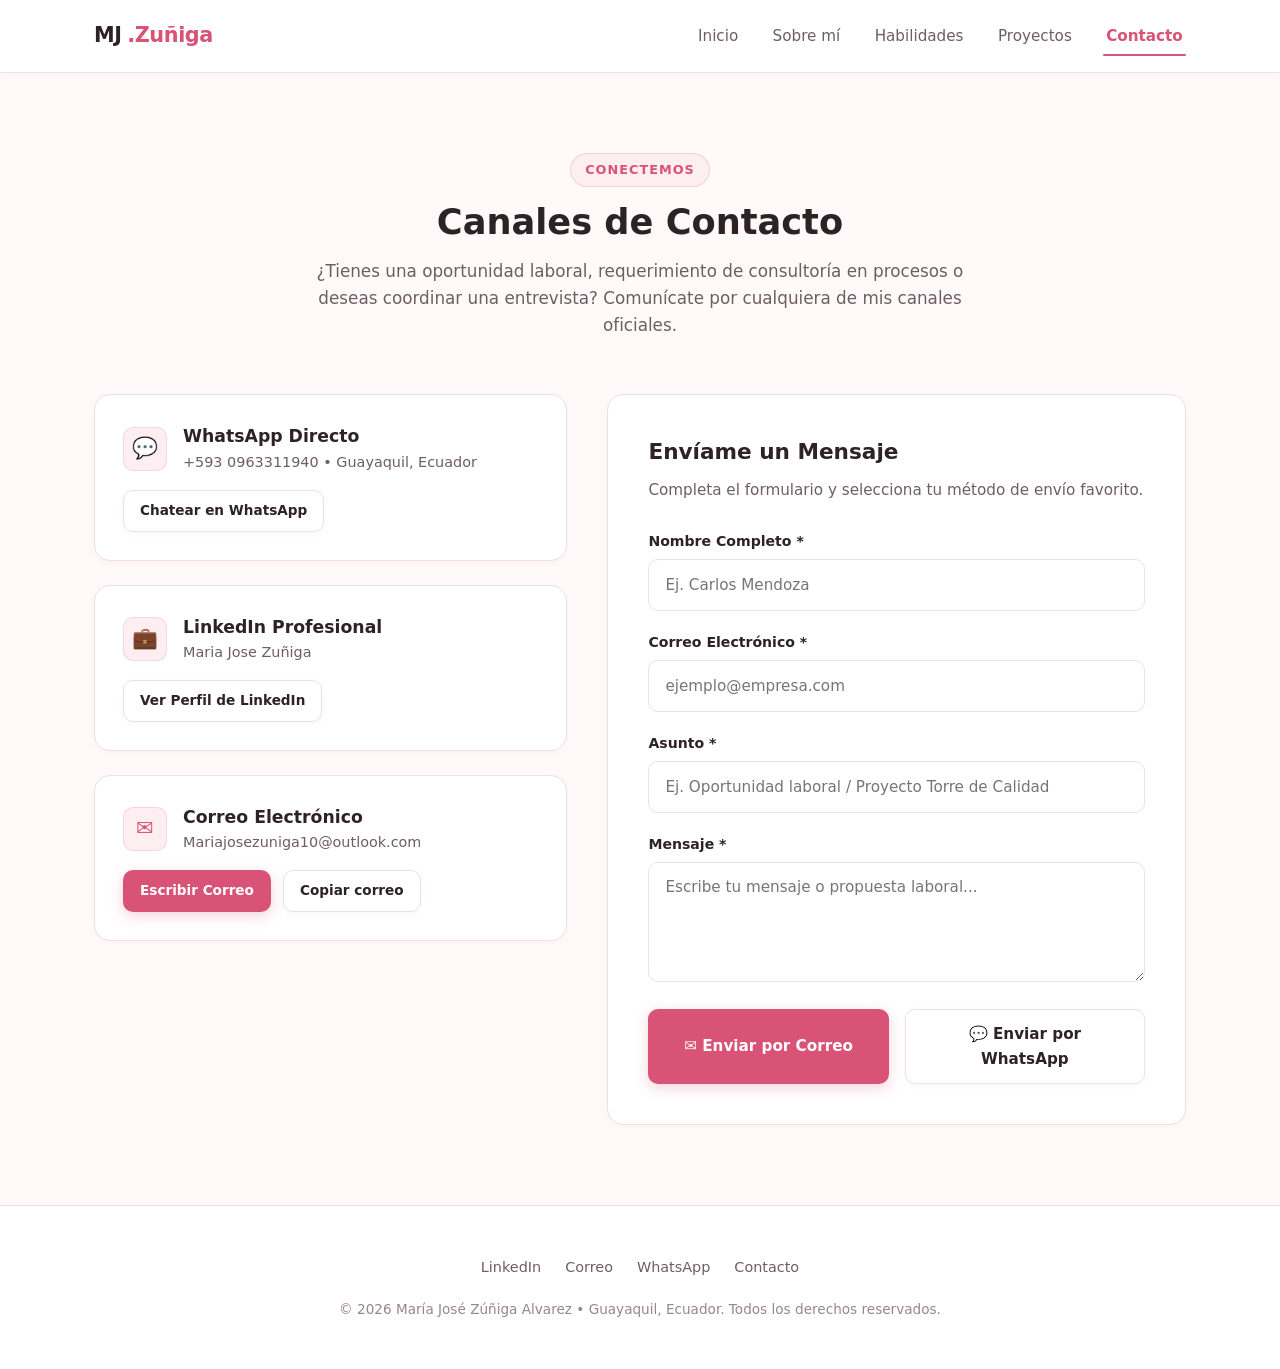
==== contact.html @ 6be6c466 "Primer commit" ====
<!DOCTYPE html>
<html lang="es">
<head>
  <meta charset="UTF-8">
  <meta name="viewport" content="width=device-width, initial-scale=1.0">
  <meta name="description" content="Contacto profesional con María José Zúñiga Alvarez - Ingeniera en Software en Guayaquil, Ecuador">
  <title>Contacto | María José Zúñiga Alvarez</title>
  
  <!-- Hojas de estilo oficiales (global.css primero, luego pages.css) -->
  <link rel="stylesheet" href="css/global.css">
  <link rel="stylesheet" href="css/pages.css">
</head>
<body>

  <!-- Encabezado y Barra de Navegación Oficial -->
  <header class="site-header">
    <nav class="navbar container">
      <!-- Logotipo -->
      <a href="index.html" class="logo">
        MJ<span>.Zuñiga</span>
      </a>

      <!-- Botón de Menú Móvil (Hamburguesa) -->
      <button class="menu-toggle" id="menu-toggle" aria-label="Abrir menú de navegación" aria-expanded="false">
        <span></span>
        <span></span>
        <span></span>
      </button>

      <!-- Lista de Enlaces de Navegación -->
      <ul class="nav-menu" id="nav-menu">
        <li><a href="index.html" class="nav-link">Inicio</a></li>
        <li><a href="about.html" class="nav-link">Sobre mí</a></li>
        <li><a href="skills.html" class="nav-link">Habilidades</a></li>
        <li><a href="projects.html" class="nav-link">Proyectos</a></li>
        <li><a href="contact.html" class="nav-link">Contacto</a></li>
      </ul>
    </nav>
  </header>

  <!-- Contenido Principal: Contacto -->
  <main class="section">
    <div class="container">
      <header class="section-header">
        <span class="section-tag">Conectemos</span>
        <h1 class="section-title">Canales de Contacto</h1>
        <p class="section-description">
          ¿Tienes una oportunidad laboral, requerimiento de consultoría en procesos o deseas coordinar una entrevista? Comunícate por cualquiera de mis canales oficiales.
        </p>
      </header>

      <!-- Cuadrícula de Contacto (2 Columnas) -->
      <div class="contact-grid">
        <!-- Columna Izquierda: Canales Directos -->
        <div class="contact-channels">
          <!-- Canal 1: WhatsApp -->
          <article class="channel-card">
            <div class="channel-header">
              <div class="channel-icon">💬</div>
              <div>
                <h2 class="channel-title">WhatsApp Directo</h2>
                <p class="channel-info">+593 0963311940 • Guayaquil, Ecuador</p>
              </div>
            </div>
            <div class="channel-actions">
              <a href="https://wa.me/593963311940?text=Hola%20Mar%C3%ADa%20Jos%C3%A9,%20vi%20tu%20portafolio%20y%20me%20gustar%C3%ADa%20conversar" 
                 target="_blank" 
                 rel="noopener noreferrer" 
                 class="btn btn-outline">
                Chatear en WhatsApp
              </a>
            </div>
          </article>

          <!-- Canal 2: LinkedIn -->
          <article class="channel-card">
            <div class="channel-header">
              <div class="channel-icon">💼</div>
              <div>
                <h2 class="channel-title">LinkedIn Profesional</h2>
                <p class="channel-info">Maria Jose Zuñiga</p>
              </div>
            </div>
            <div class="channel-actions">
              <a href="https://www.linkedin.com/in/maria-jose-zu%C3%B1iga" 
                 target="_blank" 
                 rel="noopener noreferrer" 
                 class="btn btn-outline">
                Ver Perfil de LinkedIn
              </a>
            </div>
          </article>

          <!-- Canal 3: Correo Electrónico -->
          <article class="channel-card">
            <div class="channel-header">
              <div class="channel-icon">✉️</div>
              <div>
                <h2 class="channel-title">Correo Electrónico</h2>
                <p class="channel-info">Mariajosezuniga10@outlook.com</p>
              </div>
            </div>
            <div class="channel-actions">
              <a href="mailto:Mariajosezuniga10@outlook.com" class="btn btn-primary">
                Escribir Correo
              </a>
              <button id="copy-email-btn" type="button" class="btn btn-outline">
                Copiar correo
              </button>
            </div>
          </article>
        </div>

        <!-- Columna Derecha: Formulario de Contacto -->
        <div class="contact-form-card">
          <h2 class="form-title">Envíame un Mensaje</h2>
          <p class="form-subtitle">Completa el formulario y selecciona tu método de envío favorito.</p>

          <form id="contact-form" novalidate>
            <!-- Contenedor para Alertas Dinámicas de JavaScript -->
            <div id="form-feedback" class="form-feedback"></div>

            <!-- Campo: Nombre -->
            <div class="form-group">
              <label for="name" class="form-label">Nombre Completo *</label>
              <input type="text" id="name" name="name" class="form-input" placeholder="Ej. Carlos Mendoza" required>
            </div>

            <!-- Campo: Correo -->
            <div class="form-group">
              <label for="email" class="form-label">Correo Electrónico *</label>
              <input type="email" id="email" name="email" class="form-input" placeholder="ejemplo@empresa.com" required>
            </div>

            <!-- Campo: Asunto -->
            <div class="form-group">
              <label for="subject" class="form-label">Asunto *</label>
              <input type="text" id="subject" name="subject" class="form-input" placeholder="Ej. Oportunidad laboral / Proyecto Torre de Calidad" required>
            </div>

            <!-- Campo: Mensaje -->
            <div class="form-group">
              <label for="message" class="form-label">Mensaje *</label>
              <textarea id="message" name="message" class="form-textarea" placeholder="Escribe tu mensaje o propuesta laboral..." required></textarea>
            </div>

            <!-- Botones de Acción -->
            <div class="form-actions">
              <button type="submit" class="btn btn-primary">
                ✉️ Enviar por Correo
              </button>
              <button type="button" id="send-whatsapp-btn" class="btn btn-outline">
                💬 Enviar por WhatsApp
              </button>
            </div>
          </form>
        </div>
      </div>
    </div>
  </main>

  <!-- Pie de Página Oficial -->
  <footer class="site-footer">
    <div class="container footer-content">
      <ul class="footer-links">
        <li><a href="https://www.linkedin.com/in/maria-jose-zu%C3%B1iga" target="_blank" rel="noopener noreferrer">LinkedIn</a></li>
        <li><a href="mailto:Mariajosezuniga10@outlook.com">Correo</a></li>
        <li><a href="https://wa.me/593963311940" target="_blank" rel="noopener noreferrer">WhatsApp</a></li>
        <li><a href="contact.html">Contacto</a></li>
      </ul>
      <p class="footer-copy">
        &copy; <span id="current-year"></span> María José Zúñiga Alvarez • Guayaquil, Ecuador. Todos los derechos reservados.
      </p>
    </div>
  </footer>

  <!-- Scripts: Global y específico de Contacto -->
  <script src="js/main.js"></script>
  <script src="js/contact.js"></script>
</body>
</html>
---- css/global.css ----
/* ==========================================================================
   PORTAFOLIO PERSONAL - HOJA DE ESTILOS GLOBAL (css/global.css)
   Contiene: Variables (:root) en paleta rosa suave minimalista clara,
   reset, tipografía, utilidades, layout, header, navbar móvil responsiva,
   botones, badges, footer y ajustes de fuentes para móvil.
   ========================================================================== */

/* 1. Variables CSS (:root) - Paleta Minimalista Rosa Claro */
:root {
  /* Fondos claros y minimalistas */
  --color-bg: #fff9fa;             /* Fondo general cálido con toque rosita pastel */
  --color-surface: #ffffff;        /* Fondo blanco puro para tarjetas y superficies */
  --color-surface-hover: #fff0f3;  /* Hover suave para interactivos */
  --color-surface-card: #ffffff;   /* Fondo de contenedor interior */
  
  /* Tonos rosados elegantes (sin neón) */
  --color-primary: #d95376;        /* Rosa frambuesa elegante / blush intenso */
  --color-primary-hover: #c44062;  /* Tono más oscuro al pasar el cursor */
  --color-secondary: #e88299;      /* Rosa suave intermedio */
  --color-secondary-hover: #d46f87;
  --color-accent: #d95376;         /* Acento principal */
  --color-accent-soft: #fdeef1;    /* Tinte pastel suave para fondos de badges/iconos */
  
  /* Textos nítidos y de alto contraste (carbón cálido) */
  --color-text: #2d2226;          /* Texto principal oscuro elegante */
  --color-text-muted: #6e5e64;    /* Texto secundario atenuado */
  --color-text-subtle: #98858d;   /* Texto sutil / pie de página */
  
  /* Bordes suaves y delimitadores */
  --color-border: #f0dfe3;        /* Borde sutil rosado claro */
  --color-border-light: #faedf0;  /* Borde interior muy suave */
  
  /* Estados funcionales en armonía */
  --color-success: #2e8b57;       /* Verde suave para confirmación */
  --color-error: #c93b54;         /* Rojo carmín suave para errores */

  /* Tipografía */
  --font-main: system-ui, -apple-system, BlinkMacSystemFont, "Segoe UI", Roboto, "Helvetica Neue", Arial, sans-serif;
  --font-code: "SFMono-Regular", Consolas, "Liberation Mono", Menlo, Courier, monospace;

  /* Bordes y esquinas */
  --radius-sm: 6px;
  --radius-md: 10px;
  --radius-lg: 16px;
  --radius-full: 9999px;

  /* Sombras minimalistas suaves y limpias */
  --shadow-sm: 0 2px 6px rgba(217, 83, 118, 0.05);
  --shadow-md: 0 6px 20px rgba(217, 83, 118, 0.08);
  --shadow-lg: 0 12px 30px rgba(217, 83, 118, 0.12);
  --shadow-glow: 0 0 20px rgba(217, 83, 118, 0.22);

  /* Transiciones y medidas */
  --transition-fast: 0.2s ease;
  --transition-normal: 0.3s ease;
  --max-width: 1140px;
  --header-height: 72px;
}

/* 2. Reset Universal */
*,
*::before,
*::after {
  margin: 0;
  padding: 0;
  box-sizing: border-box;
}

html {
  font-family: var(--font-main);
  background-color: var(--color-bg);
  color: var(--color-text);
  line-height: 1.6;
  scroll-behavior: smooth;
}

body {
  min-height: 100vh;
  display: flex;
  flex-direction: column;
  background-color: var(--color-bg);
  overflow-x: hidden;
}

/* Para que el footer se mantenga al final en páginas con poco contenido */
main {
  flex: 1;
}

img,
svg {
  display: block;
  max-width: 100%;
}

a {
  color: inherit;
  text-decoration: none;
}

button,
input,
textarea,
select {
  font: inherit;
}

/* 3. Clases Utilitarias */
.container {
  width: 100%;
  max-width: var(--max-width);
  margin-left: auto;
  margin-right: auto;
  padding-left: 1.5rem;
  padding-right: 1.5rem;
}

.section {
  padding-top: 5rem;
  padding-bottom: 5rem;
}

.section-header {
  text-align: center;
  max-width: 680px;
  margin-left: auto;
  margin-right: auto;
  margin-bottom: 3.5rem;
}

.section-tag {
  display: inline-block;
  padding: 0.35rem 0.9rem;
  font-size: 0.8rem;
  font-weight: 700;
  letter-spacing: 0.08em;
  text-transform: uppercase;
  color: var(--color-primary);
  background-color: var(--color-accent-soft);
  border: 1px solid rgba(217, 83, 118, 0.2);
  border-radius: var(--radius-full);
  margin-bottom: 0.85rem;
}

.section-title {
  font-size: 2.2rem;
  font-weight: 800;
  line-height: 1.25;
  color: var(--color-text);
  margin-bottom: 0.85rem;
}

.section-description {
  font-size: 1.05rem;
  color: var(--color-text-muted);
}

/* Botones */
.btn {
  display: inline-flex;
  align-items: center;
  justify-content: center;
  gap: 0.5rem;
  padding: 0.75rem 1.4rem;
  font-size: 0.95rem;
  font-weight: 600;
  border-radius: var(--radius-md);
  cursor: pointer;
  border: 1px solid transparent;
  transition: all var(--transition-fast);
  text-align: center;
}

.btn-primary {
  background-color: var(--color-primary);
  color: #ffffff;
  box-shadow: 0 4px 14px rgba(217, 83, 118, 0.25);
}

.btn-primary:hover {
  background-color: var(--color-primary-hover);
  box-shadow: var(--shadow-glow);
  transform: translateY(-2px);
}

.btn-outline {
  background-color: #ffffff;
  border-color: var(--color-border);
  color: var(--color-text);
  box-shadow: var(--shadow-sm);
}

.btn-outline:hover {
  background-color: var(--color-surface-hover);
  border-color: var(--color-primary);
  color: var(--color-primary);
  transform: translateY(-2px);
}

/* Badges / Etiquetas */
.badge {
  display: inline-flex;
  align-items: center;
  padding: 0.25rem 0.7rem;
  font-size: 0.75rem;
  font-weight: 600;
  border-radius: var(--radius-full);
  background-color: var(--color-accent-soft);
  color: var(--color-primary);
  border: 1px solid rgba(217, 83, 118, 0.22);
}

/* 4. Encabezado del Sitio (Header) y Barra de Navegación (Navbar) */
.site-header {
  position: sticky;
  top: 0;
  z-index: 1000;
  background-color: rgba(255, 255, 255, 0.92);
  backdrop-filter: blur(12px);
  -webkit-backdrop-filter: blur(12px);
  border-bottom: 1px solid var(--color-border);
  box-shadow: 0 2px 10px rgba(217, 83, 118, 0.04);
}

.navbar {
  height: var(--header-height);
  display: flex;
  align-items: center;
  justify-content: space-between;
}

/* Logo */
.logo {
  font-size: 1.3rem;
  font-weight: 800;
  color: var(--color-text);
  letter-spacing: -0.02em;
  display: flex;
  align-items: center;
  gap: 0.35rem;
}

.logo span {
  color: var(--color-primary);
}

/* Botón menú móvil */
.menu-toggle {
  display: none;
  flex-direction: column;
  justify-content: space-around;
  width: 38px;
  height: 38px;
  padding: 8px;
  background-color: #ffffff;
  border: 1px solid var(--color-border);
  border-radius: var(--radius-sm);
  cursor: pointer;
  transition: all var(--transition-fast);
}

.menu-toggle:hover {
  background-color: var(--color-surface-hover);
  border-color: var(--color-primary);
}

.menu-toggle span {
  display: block;
  width: 100%;
  height: 2px;
  background-color: var(--color-text);
  border-radius: 2px;
  transition: all var(--transition-normal);
}

/* Lista de navegación */
.nav-menu {
  display: flex;
  align-items: center;
  list-style: none;
  gap: 1.75rem;
}

.nav-link {
  position: relative;
  font-size: 0.95rem;
  font-weight: 500;
  color: var(--color-text-muted);
  padding: 0.4rem 0.2rem;
  transition: color var(--transition-fast);
}

.nav-link:hover {
  color: var(--color-primary);
}

/* Enlace activo */
.nav-link.active {
  color: var(--color-primary);
  font-weight: 600;
}

.nav-link.active::after {
  content: "";
  position: absolute;
  bottom: -4px;
  left: 0;
  width: 100%;
  height: 2px;
  background-color: var(--color-primary);
  border-radius: var(--radius-full);
}

/* 5. Pie de Página (Footer) */
.site-footer {
  background-color: #ffffff;
  border-top: 1px solid var(--color-border);
  padding-top: 3rem;
  padding-bottom: 3rem;
  margin-top: auto;
}

.footer-content {
  display: flex;
  flex-direction: column;
  align-items: center;
  justify-content: center;
  gap: 1.25rem;
  text-align: center;
}

.footer-links {
  display: flex;
  gap: 1.5rem;
  list-style: none;
}

.footer-links a {
  color: var(--color-text-muted);
  font-size: 0.9rem;
  transition: color var(--transition-fast);
}

.footer-links a:hover {
  color: var(--color-primary);
}

.footer-copy {
  color: var(--color-text-subtle);
  font-size: 0.85rem;
}

/* 6. Media Queries para Header, Menú Móvil y Ajuste Reducido de Letras en Móvil */
@media (max-width: 768px) {
  /* Escala global reducida para móvil */
  html {
    font-size: 15px;
  }

  .section {
    padding-top: 3rem;
    padding-bottom: 3rem;
  }

  .section-header {
    margin-bottom: 2.25rem;
  }

  .section-tag {
    font-size: 0.72rem;
    padding: 0.25rem 0.75rem;
    letter-spacing: 0.05em;
  }

  .section-title {
    font-size: 1.55rem;
    line-height: 1.25;
    margin-bottom: 0.5rem;
  }

  .section-description {
    font-size: 0.88rem;
    line-height: 1.55;
  }

  .menu-toggle {
    display: flex;
  }

  .nav-menu {
    position: fixed;
    top: var(--header-height);
    left: 0;
    width: 100%;
    background-color: #ffffff;
    border-bottom: 1px solid var(--color-border);
    flex-direction: column;
    align-items: stretch;
    padding: 1.25rem 1.5rem;
    gap: 0.5rem;
    box-shadow: var(--shadow-lg);

    /* Oculto por defecto en móvil */
    display: none;
    opacity: 0;
    transform: translateY(-10px);
    transition: opacity var(--transition-normal), transform var(--transition-normal);
  }

  .nav-menu.open {
    display: flex;
    opacity: 1;
    transform: translateY(0);
  }

  .nav-link {
    display: block;
    padding: 0.65rem 0.85rem;
    font-size: 0.92rem;
    border-radius: var(--radius-sm);
    color: var(--color-text);
  }

  .nav-link:hover,
  .nav-link.active {
    background-color: var(--color-surface-hover);
    color: var(--color-primary);
  }

  .nav-link.active::after {
    display: none;
  }

  /* Botones más compactos en móvil */
  .btn {
    padding: 0.62rem 1.15rem;
    font-size: 0.86rem;
  }

  /* Footer en móvil */
  .footer-links a {
    font-size: 0.82rem;
  }

  .footer-copy {
    font-size: 0.78rem;
    line-height: 1.5;
  }
}

@media (max-width: 480px) {
  html {
    font-size: 14.5px;
  }

  .section-title {
    font-size: 1.4rem;
  }

  .section-description {
    font-size: 0.84rem;
  }

  .logo {
    font-size: 1.15rem;
  }
}
---- css/pages.css ----
/* ==========================================================================
   PORTAFOLIO PERSONAL - ESTILOS ESPECÍFICOS DE VISTAS (css/pages.css)
   Contiene: Estilos del contenido (<main>) para index, about, skills,
   projects y contact en paleta rosa suave minimalista clara,
   animación de rebote para la foto de perfil y reducción de tipografía en móvil.
   ========================================================================== */

/* --------------------------------------------------------------------------
   ANIMACIÓN DE REBOTE (BOUNCE) PARA LA FOTO DE PERFIL
   -------------------------------------------------------------------------- */
@keyframes bounceAvatar {
  0%, 100% {
    transform: translateY(0);
    box-shadow: 0 8px 24px rgba(217, 83, 118, 0.16), 0 2px 6px rgba(217, 83, 118, 0.08);
  }
  50% {
    transform: translateY(-15px);
    box-shadow: 0 22px 35px rgba(217, 83, 118, 0.22), 0 6px 14px rgba(217, 83, 118, 0.12);
  }
}

/* --------------------------------------------------------------------------
   1. PÁGINA: INICIO (index.html)
   -------------------------------------------------------------------------- */

/* Hero Section */
.hero {
  padding-top: 4.5rem;
  padding-bottom: 5rem;
}

.hero-grid {
  display: grid;
  grid-template-columns: 1.25fr 0.75fr;
  align-items: center;
  gap: 3.5rem;
}

.hero-greeting {
  display: inline-block;
  font-size: 0.98rem;
  font-weight: 600;
  color: var(--color-primary);
  margin-bottom: 0.75rem;
}

.hero-title {
  font-size: 2.85rem;
  font-weight: 800;
  line-height: 1.15;
  color: var(--color-text);
  margin-bottom: 1.25rem;
}

/* Degradado elegante rosa suave / frambuesa sin neón */
.hero-title .highlight {
  background: linear-gradient(135deg, #d95376 0%, #e88299 100%);
  -webkit-background-clip: text;
  -webkit-text-fill-color: transparent;
}

.hero-description {
  font-size: 1.08rem;
  color: var(--color-text-muted);
  line-height: 1.7;
  margin-bottom: 2rem;
  max-width: 560px;
}

.hero-actions {
  display: flex;
  flex-wrap: wrap;
  gap: 1rem;
}

.hero-image-wrapper {
  display: flex;
  justify-content: center;
  align-items: center;
}

/* Avatar de perfil con animación de rebote y marco circular rosado */
.hero-avatar {
  width: 280px;
  height: 280px;
  border-radius: var(--radius-full);
  object-fit: cover;
  object-position: center 15%;
  border: 4px solid #fae1e6;
  background: radial-gradient(circle, #fdeef1 0%, #ffffff 85%);
  box-shadow: 0 8px 24px rgba(217, 83, 118, 0.16);
  animation: bounceAvatar 3s ease-in-out infinite;
  transition: transform var(--transition-normal), box-shadow var(--transition-normal), border-color var(--transition-normal);
  cursor: pointer;
}

.hero-avatar:hover {
  animation-play-state: paused;
  transform: translateY(-6px) scale(1.02);
  border-color: var(--color-primary);
  box-shadow: 0 16px 32px rgba(217, 83, 118, 0.26);
}

/* Sección Resumen / Fortalezas (Highlights Grid) */
.highlights-grid {
  display: grid;
  grid-template-columns: repeat(auto-fit, minmax(280px, 1fr));
  gap: 1.75rem;
}

.highlight-card {
  background-color: var(--color-surface);
  border: 1px solid var(--color-border);
  border-radius: var(--radius-lg);
  padding: 2.25rem 2rem;
  transition: all var(--transition-normal);
  display: flex;
  flex-direction: column;
  box-shadow: var(--shadow-sm);
}

.highlight-card:hover {
  border-color: #f7ced7;
  transform: translateY(-4px);
  box-shadow: var(--shadow-md);
}

.highlight-icon {
  width: 52px;
  height: 52px;
  border-radius: var(--radius-md);
  background: var(--color-accent-soft);
  color: var(--color-primary);
  display: flex;
  align-items: center;
  justify-content: center;
  font-size: 1.5rem;
  margin-bottom: 1.5rem;
  border: 1px solid rgba(217, 83, 118, 0.18);
}

.highlight-title {
  font-size: 1.22rem;
  font-weight: 700;
  color: var(--color-text);
  margin-bottom: 0.75rem;
}

.highlight-text {
  font-size: 0.95rem;
  color: var(--color-text-muted);
  line-height: 1.6;
}

/* --------------------------------------------------------------------------
   2. PÁGINA: SOBRE MÍ (about.html)
   -------------------------------------------------------------------------- */
.about-grid {
  display: grid;
  grid-template-columns: 1fr 1fr;
  gap: 2.5rem;
  align-items: start;
}

.about-card {
  background-color: var(--color-surface);
  border: 1px solid var(--color-border);
  border-radius: var(--radius-lg);
  padding: 2.5rem;
  box-shadow: var(--shadow-sm);
}

.about-card-title {
  font-size: 1.35rem;
  font-weight: 700;
  color: var(--color-text);
  margin-bottom: 1.5rem;
  display: flex;
  align-items: center;
  gap: 0.5rem;
}

.about-bio-text {
  color: var(--color-text-muted);
  font-size: 1rem;
  line-height: 1.8;
  margin-bottom: 1.35rem;
}

.about-bio-actions {
  margin-top: 2rem;
}

/* Línea de Tiempo (Timeline) */
.timeline-list {
  list-style: none;
  position: relative;
  padding-left: 1.5rem;
}

.timeline-list::before {
  content: "";
  position: absolute;
  top: 8px;
  bottom: 8px;
  left: 0;
  width: 2px;
  background-color: var(--color-border);
}

.timeline-item {
  position: relative;
  margin-bottom: 2rem;
}

.timeline-item:last-child {
  margin-bottom: 0;
}

.timeline-item::before {
  content: "";
  position: absolute;
  top: 6px;
  left: -1.5rem;
  transform: translateX(-50%);
  width: 12px;
  height: 12px;
  border-radius: var(--radius-full);
  background-color: var(--color-primary);
  box-shadow: 0 0 0 4px rgba(217, 83, 118, 0.2);
}

.timeline-period {
  display: inline-block;
  font-size: 0.8rem;
  font-weight: 700;
  color: var(--color-primary);
  text-transform: uppercase;
  margin-bottom: 0.35rem;
}

.timeline-role {
  font-size: 1.08rem;
  font-weight: 700;
  color: var(--color-text);
  margin-bottom: 0.25rem;
}

.timeline-place {
  font-size: 0.9rem;
  font-weight: 600;
  color: var(--color-primary);
  margin-bottom: 0.5rem;
}

.timeline-description {
  font-size: 0.9rem;
  color: var(--color-text-muted);
  line-height: 1.6;
}

/* Sección de Referencias Laborales en about.html */
.references-section {
  margin-top: 3.5rem;
}

.references-grid {
  display: grid;
  grid-template-columns: repeat(auto-fit, minmax(280px, 1fr));
  gap: 1.5rem;
}

.reference-card {
  background-color: var(--color-surface);
  border: 1px solid var(--color-border);
  border-radius: var(--radius-md);
  padding: 1.5rem;
  display: flex;
  flex-direction: column;
  gap: 0.5rem;
  box-shadow: var(--shadow-sm);
  transition: all var(--transition-fast);
}

.reference-card:hover {
  border-color: #f7ced7;
  transform: translateY(-2px);
}

.reference-name {
  font-size: 1.05rem;
  font-weight: 700;
  color: var(--color-text);
}

.reference-contact {
  font-size: 0.9rem;
  color: var(--color-primary);
  font-weight: 600;
  display: flex;
  align-items: center;
  gap: 0.4rem;
}

/* --------------------------------------------------------------------------
   3. PÁGINA: HABILIDADES (skills.html)
   -------------------------------------------------------------------------- */
.skills-grid {
  display: grid;
  grid-template-columns: repeat(auto-fit, minmax(320px, 1fr));
  gap: 2rem;
}

.skill-category {
  background-color: var(--color-surface);
  border: 1px solid var(--color-border);
  border-radius: var(--radius-lg);
  padding: 2.25rem 2rem;
  box-shadow: var(--shadow-sm);
}

.category-title {
  font-size: 1.25rem;
  font-weight: 700;
  color: var(--color-text);
  margin-bottom: 1.75rem;
  display: flex;
  align-items: center;
  gap: 0.5rem;
}

.skill-items {
  display: flex;
  flex-direction: column;
  gap: 1.4rem;
}

.skill-item {
  width: 100%;
}

.skill-info {
  display: flex;
  justify-content: space-between;
  align-items: center;
  font-size: 0.92rem;
  font-weight: 600;
  color: var(--color-text);
  margin-bottom: 0.5rem;
}

.skill-percentage {
  color: var(--color-primary);
  font-family: var(--font-code);
  font-size: 0.88rem;
  font-weight: 700;
}

.progress-bar {
  width: 100%;
  height: 8px;
  background-color: var(--color-border-light);
  border-radius: var(--radius-full);
  overflow: hidden;
}

.progress-fill {
  height: 100%;
  border-radius: var(--radius-full);
  background: linear-gradient(90deg, #e88299, #d95376);
  transition: width 1s ease-in-out;
}

/* --------------------------------------------------------------------------
   4. PÁGINA: PROYECTOS (projects.html)
   -------------------------------------------------------------------------- */
.projects-grid {
  display: grid;
  grid-template-columns: repeat(auto-fit, minmax(320px, 1fr));
  gap: 2rem;
}

.project-card {
  background-color: var(--color-surface);
  border: 1px solid var(--color-border);
  border-radius: var(--radius-lg);
  overflow: hidden;
  display: flex;
  flex-direction: column;
  transition: all var(--transition-normal);
  box-shadow: var(--shadow-sm);
}

.project-card:hover {
  transform: translateY(-6px);
  border-color: #f7ced7;
  box-shadow: var(--shadow-lg);
}

.project-img-wrapper {
  position: relative;
  width: 100%;
  height: 200px;
  background-color: #fff2f5;
  overflow: hidden;
  border-bottom: 1px solid var(--color-border);
}

.project-img {
  width: 100%;
  height: 100%;
  object-fit: cover;
  transition: transform var(--transition-normal);
}

.project-card:hover .project-img {
  transform: scale(1.03);
}

.project-content {
  padding: 1.75rem;
  display: flex;
  flex-direction: column;
  flex: 1;
}

.project-context {
  display: inline-block;
  font-size: 0.78rem;
  font-weight: 700;
  text-transform: uppercase;
  color: var(--color-primary);
  margin-bottom: 0.4rem;
}

.project-title {
  font-size: 1.25rem;
  font-weight: 700;
  color: var(--color-text);
  margin-bottom: 0.75rem;
  line-height: 1.3;
}

.project-description {
  font-size: 0.92rem;
  color: var(--color-text-muted);
  line-height: 1.6;
  margin-bottom: 1.25rem;
  flex: 1;
}

.project-tech {
  display: flex;
  flex-wrap: wrap;
  gap: 0.5rem;
  margin-bottom: 1.5rem;
}

.project-links {
  display: flex;
  gap: 0.75rem;
}

.project-links .btn {
  flex: 1;
  padding: 0.6rem 1rem;
  font-size: 0.88rem;
}

/* --------------------------------------------------------------------------
   5. PÁGINA: CONTACTO (contact.html)
   -------------------------------------------------------------------------- */
.contact-grid {
  display: grid;
  grid-template-columns: 0.9fr 1.1fr;
  gap: 2.5rem;
  align-items: start;
}

/* Columna Izquierda: Tarjetas de Canales Directos */
.contact-channels {
  display: flex;
  flex-direction: column;
  gap: 1.5rem;
}

.channel-card {
  background-color: var(--color-surface);
  border: 1px solid var(--color-border);
  border-radius: var(--radius-lg);
  padding: 1.75rem;
  display: flex;
  flex-direction: column;
  gap: 1rem;
  transition: all var(--transition-fast);
  box-shadow: var(--shadow-sm);
}

.channel-card:hover {
  border-color: #f7ced7;
  box-shadow: var(--shadow-md);
}

.channel-header {
  display: flex;
  align-items: center;
  gap: 1rem;
}

.channel-icon {
  width: 44px;
  height: 44px;
  border-radius: var(--radius-md);
  background-color: var(--color-accent-soft);
  color: var(--color-primary);
  display: flex;
  align-items: center;
  justify-content: center;
  font-size: 1.3rem;
  border: 1px solid rgba(217, 83, 118, 0.16);
}

.channel-title {
  font-size: 1.08rem;
  font-weight: 700;
  color: var(--color-text);
}

.channel-info {
  font-size: 0.9rem;
  color: var(--color-text-muted);
}

.channel-actions {
  display: flex;
  gap: 0.75rem;
  flex-wrap: wrap;
}

.channel-actions .btn {
  padding: 0.55rem 1rem;
  font-size: 0.85rem;
}

/* Columna Derecha: Tarjeta del Formulario */
.contact-form-card {
  background-color: var(--color-surface);
  border: 1px solid var(--color-border);
  border-radius: var(--radius-lg);
  padding: 2.5rem;
  box-shadow: var(--shadow-sm);
}

.form-title {
  font-size: 1.35rem;
  font-weight: 700;
  color: var(--color-text);
  margin-bottom: 0.5rem;
}

.form-subtitle {
  font-size: 0.95rem;
  color: var(--color-text-muted);
  margin-bottom: 1.75rem;
}

.form-group {
  margin-bottom: 1.25rem;
}

.form-label {
  display: block;
  font-size: 0.88rem;
  font-weight: 600;
  color: var(--color-text);
  margin-bottom: 0.4rem;
}

.form-input,
.form-textarea {
  width: 100%;
  padding: 0.8rem 1rem;
  background-color: #ffffff;
  border: 1px solid var(--color-border);
  border-radius: var(--radius-md);
  color: var(--color-text);
  font-size: 0.95rem;
  transition: all var(--transition-fast);
}

.form-input:focus,
.form-textarea:focus {
  outline: none;
  border-color: var(--color-primary);
  box-shadow: 0 0 0 3px rgba(217, 83, 118, 0.15);
}

.form-textarea {
  min-height: 120px;
  resize: vertical;
}

/* Alertas de retroalimentación */
.form-feedback {
  margin-bottom: 1.25rem;
  padding: 0.85rem 1rem;
  border-radius: var(--radius-md);
  font-size: 0.9rem;
  display: none;
}

.form-feedback.error {
  display: block;
  background-color: #fff0f3;
  border: 1px solid var(--color-error);
  color: var(--color-error);
}

.form-feedback.success {
  display: block;
  background-color: #f0fdf4;
  border: 1px solid var(--color-success);
  color: var(--color-success);
}

/* Botones de acción del formulario */
.form-actions {
  display: flex;
  gap: 1rem;
  flex-wrap: wrap;
}

.form-actions .btn {
  flex: 1;
  min-width: 180px;
}

/* --------------------------------------------------------------------------
   6. RESPONSIVE DESIGN - REDUCCIÓN EXHAUSTIVA DE FUENTES EN MÓVIL
   -------------------------------------------------------------------------- */
@media (max-width: 900px) {
  .hero-grid {
    grid-template-columns: 1fr;
    text-align: center;
    gap: 2.25rem;
  }

  .hero-description {
    margin-left: auto;
    margin-right: auto;
  }

  .hero-actions {
    justify-content: center;
  }

  .about-grid,
  .contact-grid {
    grid-template-columns: 1fr;
  }
}

@media (max-width: 768px) {
  /* Hero en Móvil: Tipografía compacta y armoniosa */
  .hero {
    padding-top: 2.75rem;
    padding-bottom: 2.5rem;
  }

  .hero-greeting {
    font-size: 0.84rem;
    margin-bottom: 0.4rem;
  }

  .hero-title {
    font-size: 1.75rem;
    line-height: 1.22;
    margin-bottom: 0.85rem;
  }

  .hero-description {
    font-size: 0.88rem;
    line-height: 1.6;
    margin-bottom: 1.5rem;
    max-width: 100%;
  }

  /* Avatar más compacto para pantallas reducidas */
  .hero-avatar {
    width: 210px;
    height: 210px;
  }

  /* Fortalezas (Highlights) en Móvil */
  .highlights-grid {
    gap: 1.25rem;
  }

  .highlight-card {
    padding: 1.5rem 1.25rem;
  }

  .highlight-icon {
    width: 44px;
    height: 44px;
    font-size: 1.3rem;
    margin-bottom: 1rem;
  }

  .highlight-title {
    font-size: 1.05rem;
    margin-bottom: 0.5rem;
  }

  .highlight-text {
    font-size: 0.84rem;
    line-height: 1.55;
  }

  /* Sobre mí (About) en Móvil */
  .about-card {
    padding: 1.5rem 1.25rem;
  }

  .about-card-title {
    font-size: 1.15rem;
    margin-bottom: 1.15rem;
  }

  .about-bio-text {
    font-size: 0.86rem;
    line-height: 1.65;
    margin-bottom: 1rem;
  }

  .timeline-list {
    padding-left: 1.25rem;
  }

  .timeline-item {
    margin-bottom: 1.5rem;
  }

  .timeline-item::before {
    left: -1.25rem;
    width: 10px;
    height: 10px;
    top: 5px;
  }

  .timeline-period {
    font-size: 0.72rem;
  }

  .timeline-role {
    font-size: 0.96rem;
    line-height: 1.3;
  }

  .timeline-place {
    font-size: 0.82rem;
    margin-bottom: 0.35rem;
  }

  .timeline-description {
    font-size: 0.82rem;
    line-height: 1.55;
  }

  .reference-card {
    padding: 1.15rem;
  }

  .reference-name {
    font-size: 0.95rem;
  }

  .reference-contact {
    font-size: 0.82rem;
  }

  /* Habilidades (Skills) en Móvil */
  .skills-grid {
    gap: 1.25rem;
  }

  .skill-category {
    padding: 1.5rem 1.25rem;
  }

  .category-title {
    font-size: 1.12rem;
    margin-bottom: 1.25rem;
  }

  .skill-items {
    gap: 1.15rem;
  }

  .skill-info {
    font-size: 0.85rem;
    margin-bottom: 0.35rem;
  }

  .skill-percentage {
    font-size: 0.8rem;
  }

  /* Proyectos (Projects) en Móvil */
  .projects-grid {
    gap: 1.25rem;
  }

  .project-img-wrapper {
    height: 165px;
  }

  .project-content {
    padding: 1.25rem;
  }

  .project-context {
    font-size: 0.72rem;
    margin-bottom: 0.3rem;
  }

  .project-title {
    font-size: 1.1rem;
    margin-bottom: 0.5rem;
  }

  .project-description {
    font-size: 0.84rem;
    line-height: 1.55;
    margin-bottom: 1rem;
  }

  .project-tech {
    gap: 0.4rem;
    margin-bottom: 1.25rem;
  }

  .project-tech .badge {
    font-size: 0.68rem;
    padding: 0.2rem 0.55rem;
  }

  .project-links .btn {
    padding: 0.52rem 0.85rem;
    font-size: 0.82rem;
  }

  /* Contacto (Contact) en Móvil */
  .contact-channels {
    gap: 1.15rem;
  }

  .channel-card {
    padding: 1.35rem 1.15rem;
    gap: 0.85rem;
  }

  .channel-icon {
    width: 38px;
    height: 38px;
    font-size: 1.15rem;
  }

  .channel-title {
    font-size: 0.98rem;
  }

  .channel-info {
    font-size: 0.82rem;
  }

  .channel-actions .btn {
    padding: 0.5rem 0.85rem;
    font-size: 0.82rem;
  }

  .contact-form-card {
    padding: 1.5rem 1.25rem;
  }

  .form-title {
    font-size: 1.18rem;
  }

  .form-subtitle {
    font-size: 0.84rem;
    margin-bottom: 1.25rem;
  }

  .form-label {
    font-size: 0.82rem;
  }

  .form-input,
  .form-textarea {
    font-size: 0.86rem;
    padding: 0.7rem 0.85rem;
  }

  .form-feedback {
    font-size: 0.82rem;
    padding: 0.7rem 0.85rem;
  }

  .form-actions {
    flex-direction: column;
  }

  .form-actions .btn {
    width: 100%;
    min-width: 0;
    font-size: 0.86rem;
  }
}

@media (max-width: 480px) {
  .hero-title {
    font-size: 1.55rem;
  }

  .hero-avatar {
    width: 190px;
    height: 190px;
  }

  .hero-actions {
    flex-direction: column;
    width: 100%;
  }

  .hero-actions .btn {
    width: 100%;
  }
}
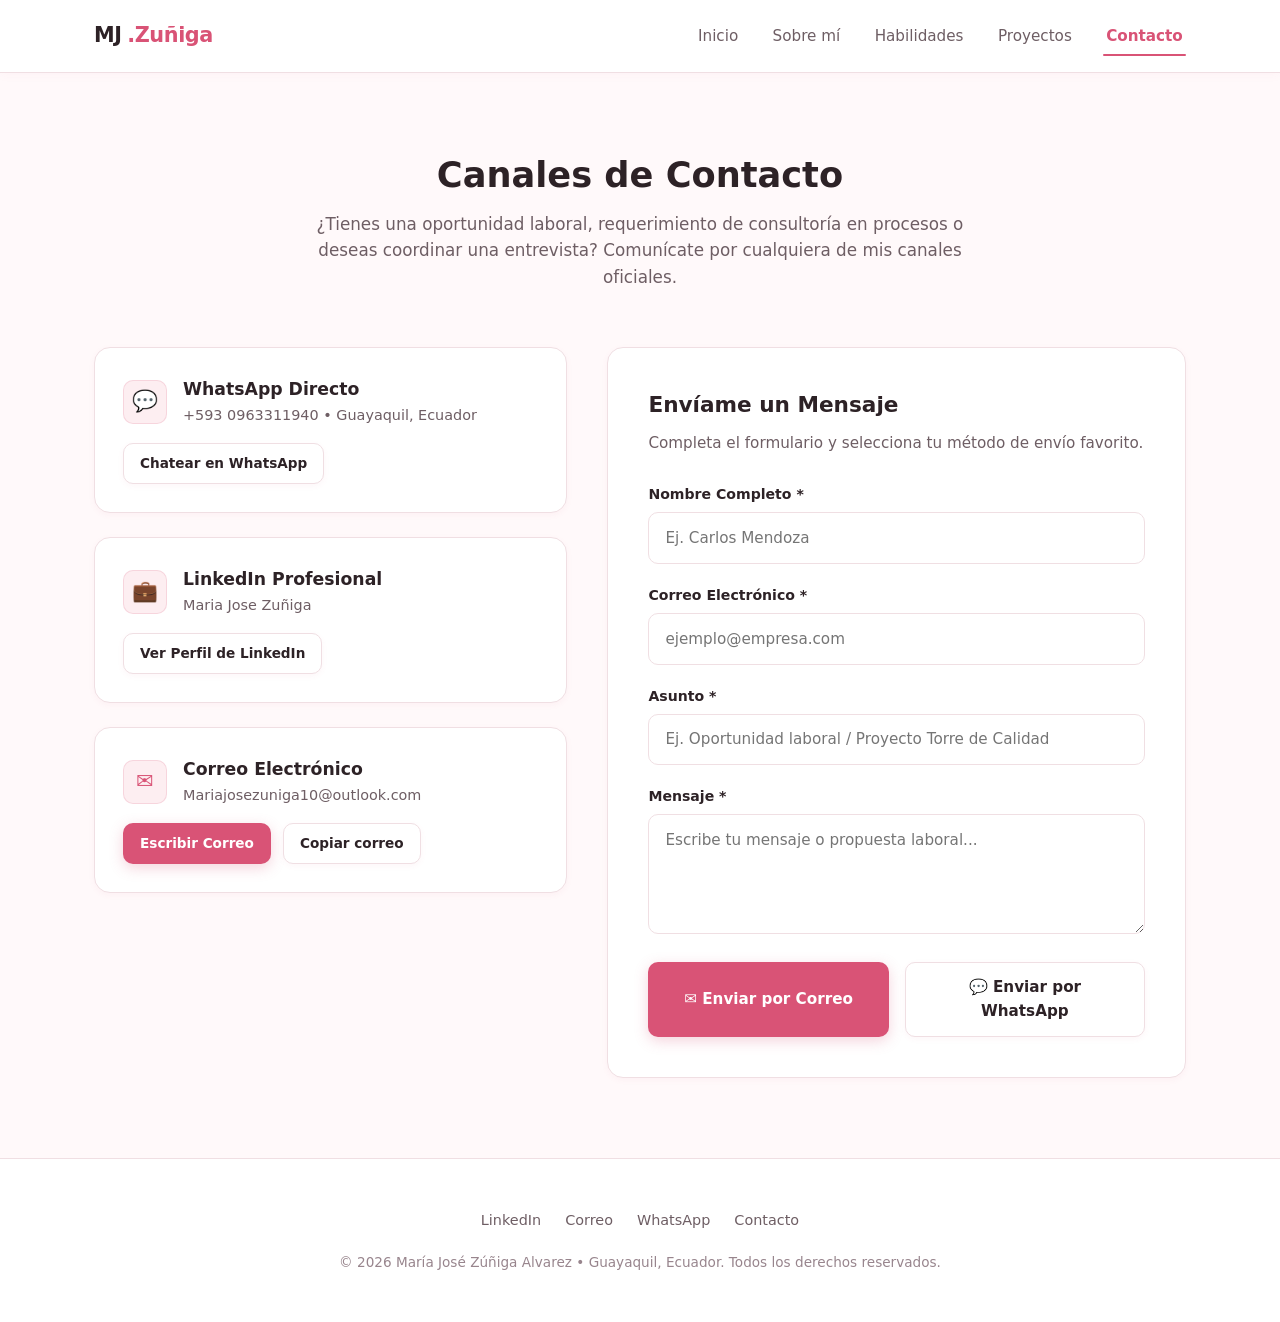
==== commit 98dd9f13: "Actualización del portafolio" ====
--- a/contact.html
+++ b/contact.html
@@ -42,7 +42,7 @@
   <main class="section">
     <div class="container">
       <header class="section-header">
-        <span class="section-tag">Conectemos</span>
+        
         <h1 class="section-title">Canales de Contacto</h1>
         <p class="section-description">
           ¿Tienes una oportunidad laboral, requerimiento de consultoría en procesos o deseas coordinar una entrevista? Comunícate por cualquiera de mis canales oficiales.
--- a/css/pages.css
+++ b/css/pages.css
@@ -303,72 +303,122 @@
 }
 
 /* --------------------------------------------------------------------------
-   3. PÁGINA: HABILIDADES (skills.html)
+   3. PÁGINA: HABILIDADES (skills.html) - TARJETAS COMPACTAS MINIMALISTAS
    -------------------------------------------------------------------------- */
+@keyframes fillBarAnimation {
+  from {
+    width: 0;
+  }
+}
+
 .skills-grid {
   display: grid;
-  grid-template-columns: repeat(auto-fit, minmax(320px, 1fr));
-  gap: 2rem;
+  grid-template-columns: repeat(3, 1fr);
+  gap: 1rem;
+  max-width: 860px;
+  margin: 0 auto;
+  align-items: stretch;
 }
 
 .skill-category {
-  background-color: var(--color-surface);
+  background-color: #ffffff;
   border: 1px solid var(--color-border);
-  border-radius: var(--radius-lg);
-  padding: 2.25rem 2rem;
-  box-shadow: var(--shadow-sm);
+  border-radius: var(--radius-md);
+  padding: 1.1rem 1rem;
+  box-shadow: 0 2px 8px rgba(217, 83, 118, 0.03);
+  display: flex;
+  flex-direction: column;
+  transition: transform var(--transition-fast), box-shadow var(--transition-fast), border-color var(--transition-fast);
+}
+
+.skill-category:hover {
+  transform: translateY(-3px);
+  border-color: #f7ced7;
+  box-shadow: 0 6px 16px rgba(217, 83, 118, 0.08);
+}
+
+.category-header {
+  margin-bottom: 0.85rem;
+  padding-bottom: 0.5rem;
+  border-bottom: 1px solid var(--color-border-light);
+}
+
+.category-index {
+  display: inline-block;
+  font-size: 0.62rem;
+  font-weight: 800;
+  letter-spacing: 0.06em;
+  color: var(--color-primary);
+  text-transform: uppercase;
+  margin-bottom: 0.15rem;
 }
 
 .category-title {
-  font-size: 1.25rem;
+  font-size: 0.94rem;
+  font-weight: 800;
+  color: var(--color-text);
+  margin-bottom: 0.15rem;
+  line-height: 1.25;
+}
+
+.category-desc {
+  font-size: 0.72rem;
+  color: var(--color-text-muted);
+  line-height: 1.35;
+}
+
+.skill-items {
+  display: flex;
+  flex-direction: column;
+  gap: 0.7rem;
+  flex: 1;
+}
+
+.skill-item {
+  display: flex;
+  flex-direction: column;
+  transition: all var(--transition-fast);
+}
+
+.skill-info {
+  display: flex;
+  justify-content: space-between;
+  align-items: baseline;
+  margin-bottom: 0.25rem;
+}
+
+.skill-name {
+  font-size: 0.78rem;
+  font-weight: 600;
+  color: var(--color-text);
+  transition: color var(--transition-fast);
+}
+
+.skill-item:hover .skill-name {
+  color: var(--color-primary);
+}
+
+.skill-percentage {
+  font-size: 0.72rem;
   font-weight: 700;
-  color: var(--color-text);
-  margin-bottom: 1.75rem;
-  display: flex;
-  align-items: center;
-  gap: 0.5rem;
-}
-
-.skill-items {
-  display: flex;
-  flex-direction: column;
-  gap: 1.4rem;
-}
-
-.skill-item {
-  width: 100%;
-}
-
-.skill-info {
-  display: flex;
-  justify-content: space-between;
-  align-items: center;
-  font-size: 0.92rem;
-  font-weight: 600;
-  color: var(--color-text);
-  margin-bottom: 0.5rem;
-}
-
-.skill-percentage {
   color: var(--color-primary);
   font-family: var(--font-code);
-  font-size: 0.88rem;
-  font-weight: 700;
 }
 
 .progress-bar {
   width: 100%;
-  height: 8px;
-  background-color: var(--color-border-light);
+  height: 4px;
+  background-color: #fceef2;
   border-radius: var(--radius-full);
   overflow: hidden;
+  position: relative;
 }
 
 .progress-fill {
   height: 100%;
   border-radius: var(--radius-full);
-  background: linear-gradient(90deg, #e88299, #d95376);
-  transition: width 1s ease-in-out;
+  background: linear-gradient(90deg, #f7b2c2 0%, #d95376 100%);
+  animation: fillBarAnimation 1s cubic-bezier(0.25, 1, 0.5, 1) forwards;
 }
 
 /* --------------------------------------------------------------------------
@@ -779,31 +829,53 @@
     font-size: 0.82rem;
   }
 
-  /* Habilidades (Skills) en Móvil */
+  /* Habilidades (Skills) en Móvil - Tarjetas Compactas */
   .skills-grid {
-    gap: 1.25rem;
+    grid-template-columns: 1fr;
+    max-width: 480px;
+    gap: 0.85rem;
+    margin: 0 auto;
   }
 
   .skill-category {
-    padding: 1.5rem 1.25rem;
+    padding: 0.95rem 0.9rem;
+  }
+
+  .category-header {
+    margin-bottom: 0.65rem;
+    padding-bottom: 0.4rem;
+  }
+
+  .category-index {
+    font-size: 0.6rem;
   }
 
   .category-title {
-    font-size: 1.12rem;
-    margin-bottom: 1.25rem;
+    font-size: 0.88rem;
+  }
+
+  .category-desc {
+    font-size: 0.7rem;
   }
 
   .skill-items {
-    gap: 1.15rem;
+    gap: 0.6rem;
   }
 
   .skill-info {
-    font-size: 0.85rem;
-    margin-bottom: 0.35rem;
+    margin-bottom: 0.2rem;
+  }
+
+  .skill-name {
+    font-size: 0.74rem;
   }
 
   .skill-percentage {
-    font-size: 0.8rem;
+    font-size: 0.7rem;
+  }
+
+  .progress-bar {
+    height: 4px;
   }
 
   /* Proyectos (Projects) en Móvil */
